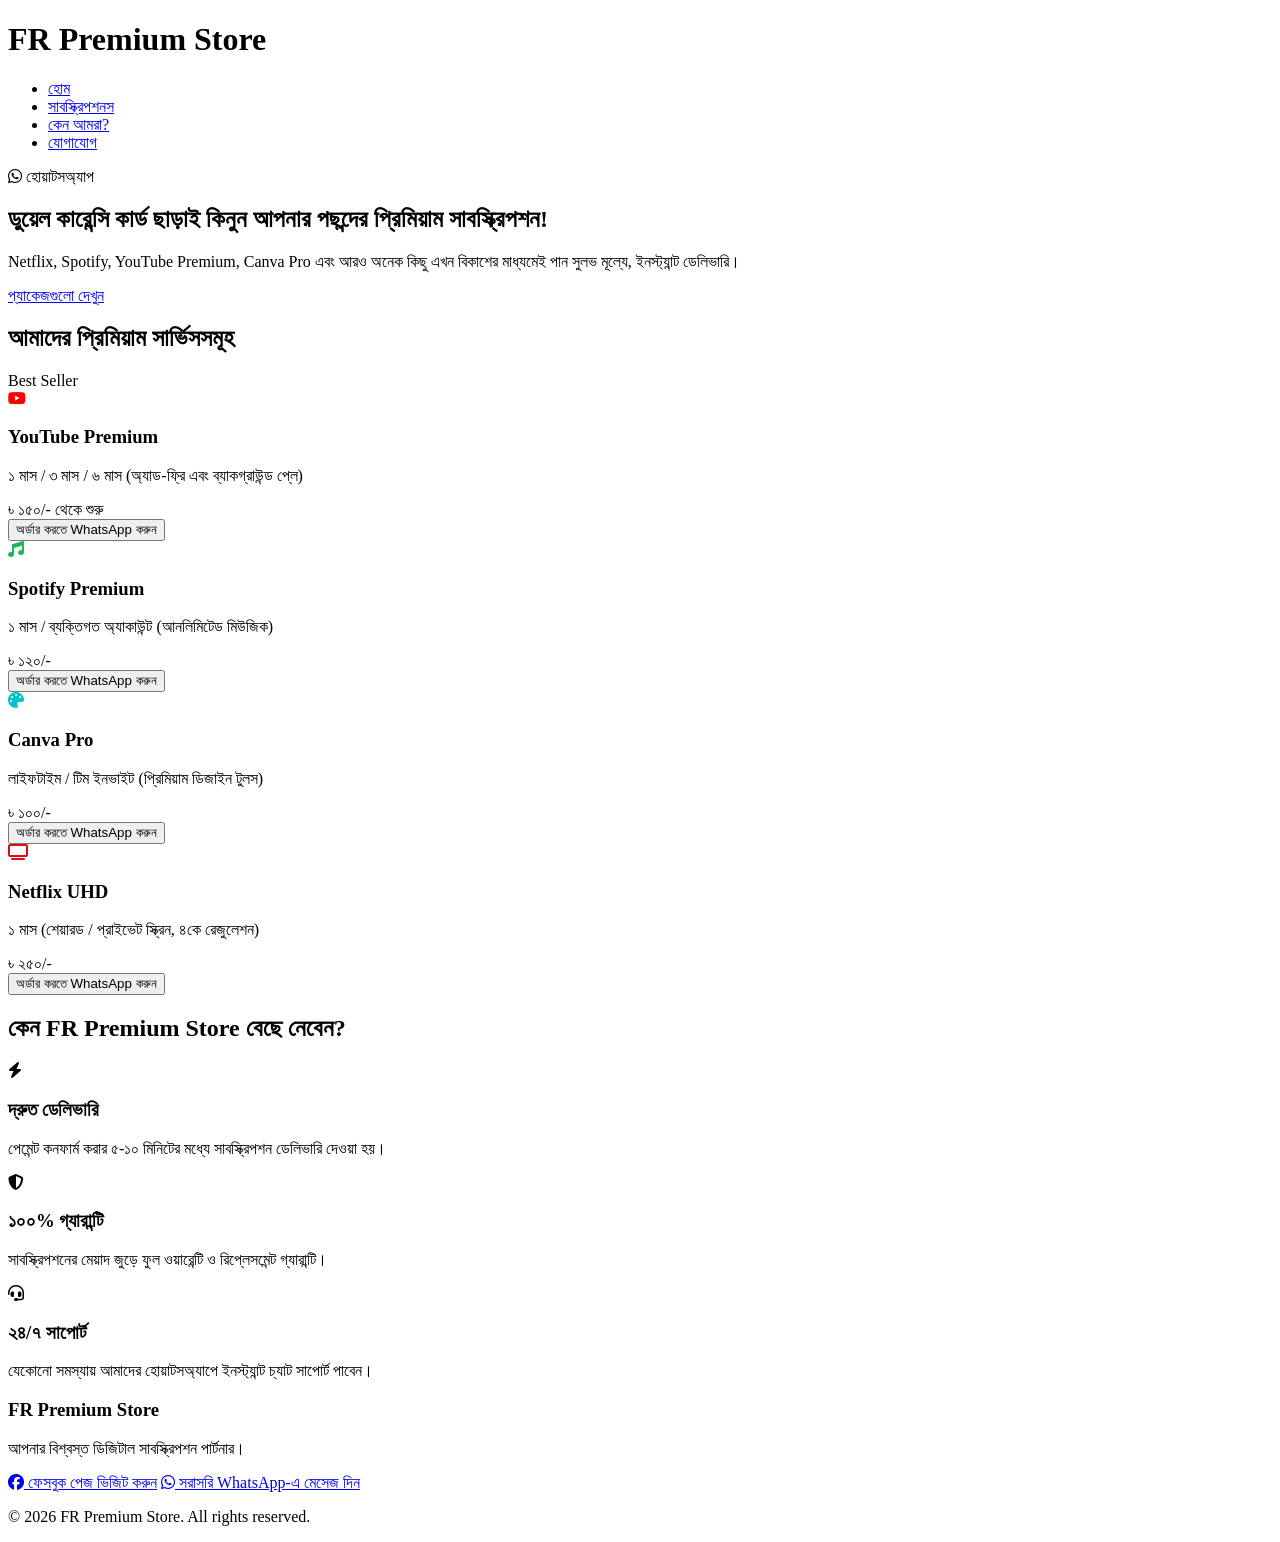
==== index.html @ c2a5f909 "Add initial index.html for FR Premium Store This HTML file contains the structure and content for th" ====
<!DOCTYPE html>
<html lang="bn">
<head>
    <meta charset="UTF-8">
    <meta name="viewport" content="width=device-width, initial-scale=1.0">
    <title>FR Premium Store - Get Your Favorite Premium Subscriptions</title>
    <!-- Google Fonts -->
    <link href="https://fonts.googleapis.com/css2?family=Poppins:wght@300;400;600;700&display=swap" rel="stylesheet">
    <!-- FontAwesome for Icons -->
    <link rel="stylesheet" href="https://cdnjs.cloudflare.com/ajax/libs/font-awesome/6.4.0/css/all.min.css">
    <link rel="stylesheet" href="style.css">
</head>
<body>

    <!-- Header Section -->
    <header>
        <div class="logo">
            <h1>FR Premium <span>Store</span></h1>
        </div>
        <nav>
            <ul>
                <li><a href="#home">হোম</a></li>
                <li><a href="#products">সাবস্ক্রিপশনস</a></li>
                <li><a href="#why-us">কেন আমরা?</a></li>
                <li><a href="#contact">যোগাযোগ</a></li>
            </ul>
        </nav>
        <div class="cart-btn" onclick="openWhatsApp('General Inquiry')">
            <i class="fa-brands fa-whatsapp"></i> হোয়াটসঅ্যাপ
        </div>
    </header>

    <!-- Hero Section -->
    <section id="home" class="hero">
        <div class="hero-content">
            <h2>ডুয়েল কারেন্সি কার্ড ছাড়াই কিনুন আপনার পছন্দের প্রিমিয়াম সাবস্ক্রিপশন!</h2>
            <p>Netflix, Spotify, YouTube Premium, Canva Pro এবং আরও অনেক কিছু এখন বিকাশের মাধ্যমেই পান সুলভ মূল্যে, ইনস্ট্যান্ট ডেলিভারি।</p>
            <a href="#products" class="btn">প্যাকেজগুলো দেখুন</a>
        </div>
    </section>

    <!-- Products Section -->
    <section id="products" class="products-section">
        <h2>আমাদের প্রিমিয়াম সার্ভিসসমূহ</h2>
        <div class="product-grid">
            
            <!-- Product 1 -->
            <div class="product-card">
                <div class="badge">Best Seller</div>
                <i class="fa-brands fa-youtube product-icon" style="color: #ff0000;"></i>
                <h3>YouTube Premium</h3>
                <p>১ মাস / ৩ মাস / ৬ মাস (অ্যাড-ফ্রি এবং ব্যাকগ্রাউন্ড প্লে)</p>
                <div class="price">৳ ১৫০/- থেকে শুরু</div>
                <button class="buy-btn" onclick="openWhatsApp('YouTube Premium')">অর্ডার করতে WhatsApp করুন</button>
            </div>

            <!-- Product 2 -->
            <div class="product-card">
                <i class="fa-solid fa-music product-icon" style="color: #1db954;"></i>
                <h3>Spotify Premium</h3>
                <p>১ মাস / ব্যক্তিগত অ্যাকাউন্ট (আনলিমিটেড মিউজিক)</p>
                <div class="price">৳ ১২০/-</div>
                <button class="buy-btn" onclick="openWhatsApp('Spotify Premium')">অর্ডার করতে WhatsApp করুন</button>
            </div>

            <!-- Product 3 -->
            <div class="product-card">
                <i class="fa-solid fa-palette product-icon" style="color: #00c4cc;"></i>
                <h3>Canva Pro</h3>
                <p>লাইফটাইম / টিম ইনভাইট (প্রিমিয়াম ডিজাইন টুলস)</p>
                <div class="price">৳ ১০০/-</div>
                <button class="buy-btn" onclick="openWhatsApp('Canva Pro')">অর্ডার করতে WhatsApp করুন</button>
            </div>

            <!-- Product 4 -->
            <div class="product-card">
                <i class="fa-solid fa-tv product-icon" style="color: #e50914;"></i>
                <h3>Netflix UHD</h3>
                <p>১ মাস (শেয়ারড / প্রাইভেট স্ক্রিন, ৪কে রেজুলেশন)</p>
                <div class="price">৳ ২৫০/-</div>
                <button class="buy-btn" onclick="openWhatsApp('Netflix UHD')">অর্ডার করতে WhatsApp করুন</button>
            </div>

        </div>
    </section>

    <!-- Why Choose Us -->
    <section id="why-us" class="why-us">
        <h2>কেন FR Premium Store বেছে নেবেন?</h2>
        <div class="features">
            <div class="feature-box">
                <i class="fa-solid fa-bolt"></i>
                <h3>দ্রুত ডেলিভারি</h3>
                <p>পেমেন্ট কনফার্ম করার ৫-১০ মিনিটের মধ্যে সাবস্ক্রিপশন ডেলিভারি দেওয়া হয়।</p>
            </div>
            <div class="feature-box">
                <i class="fa-solid fa-shield-halved"></i>
                <h3>১০০% গ্যারান্টি</h3>
                <p>সাবস্ক্রিপশনের মেয়াদ জুড়ে ফুল ওয়ারেন্টি ও রিপ্লেসমেন্ট গ্যারান্টি।</p>
            </div>
            <div class="feature-box">
                <i class="fa-solid fa-headset"></i>
                <h3>২৪/৭ সাপোর্ট</h3>
                <p>যেকোনো সমস্যায় আমাদের হোয়াটসঅ্যাপে ইনস্ট্যান্ট চ্যাট সাপোর্ট পাবেন।</p>
            </div>
        </div>
    </section>

    <!-- Footer -->
    <footer id="contact">
        <div class="footer-content">
            <h3>FR Premium Store</h3>
            <p>আপনার বিশ্বস্ত ডিজিটাল সাবস্ক্রিপশন পার্টনার।</p>
            <div class="social-links">
                <a href="https://facebook.com" target="_blank"><i class="fa-brands fa-facebook"></i> ফেসবুক পেজ ভিজিট করুন</a>
                <a href="https://wa.me/8801929138625" target="_blank"><i class="fa-brands fa-whatsapp"></i> সরাসরি WhatsApp-এ মেসেজ দিন</a>
            </div>
            <p class="copy">&copy; 2026 FR Premium Store. All rights reserved.</p>
        </div>
    </footer>

    <script src="script.js"></script>
</body>
      </html>
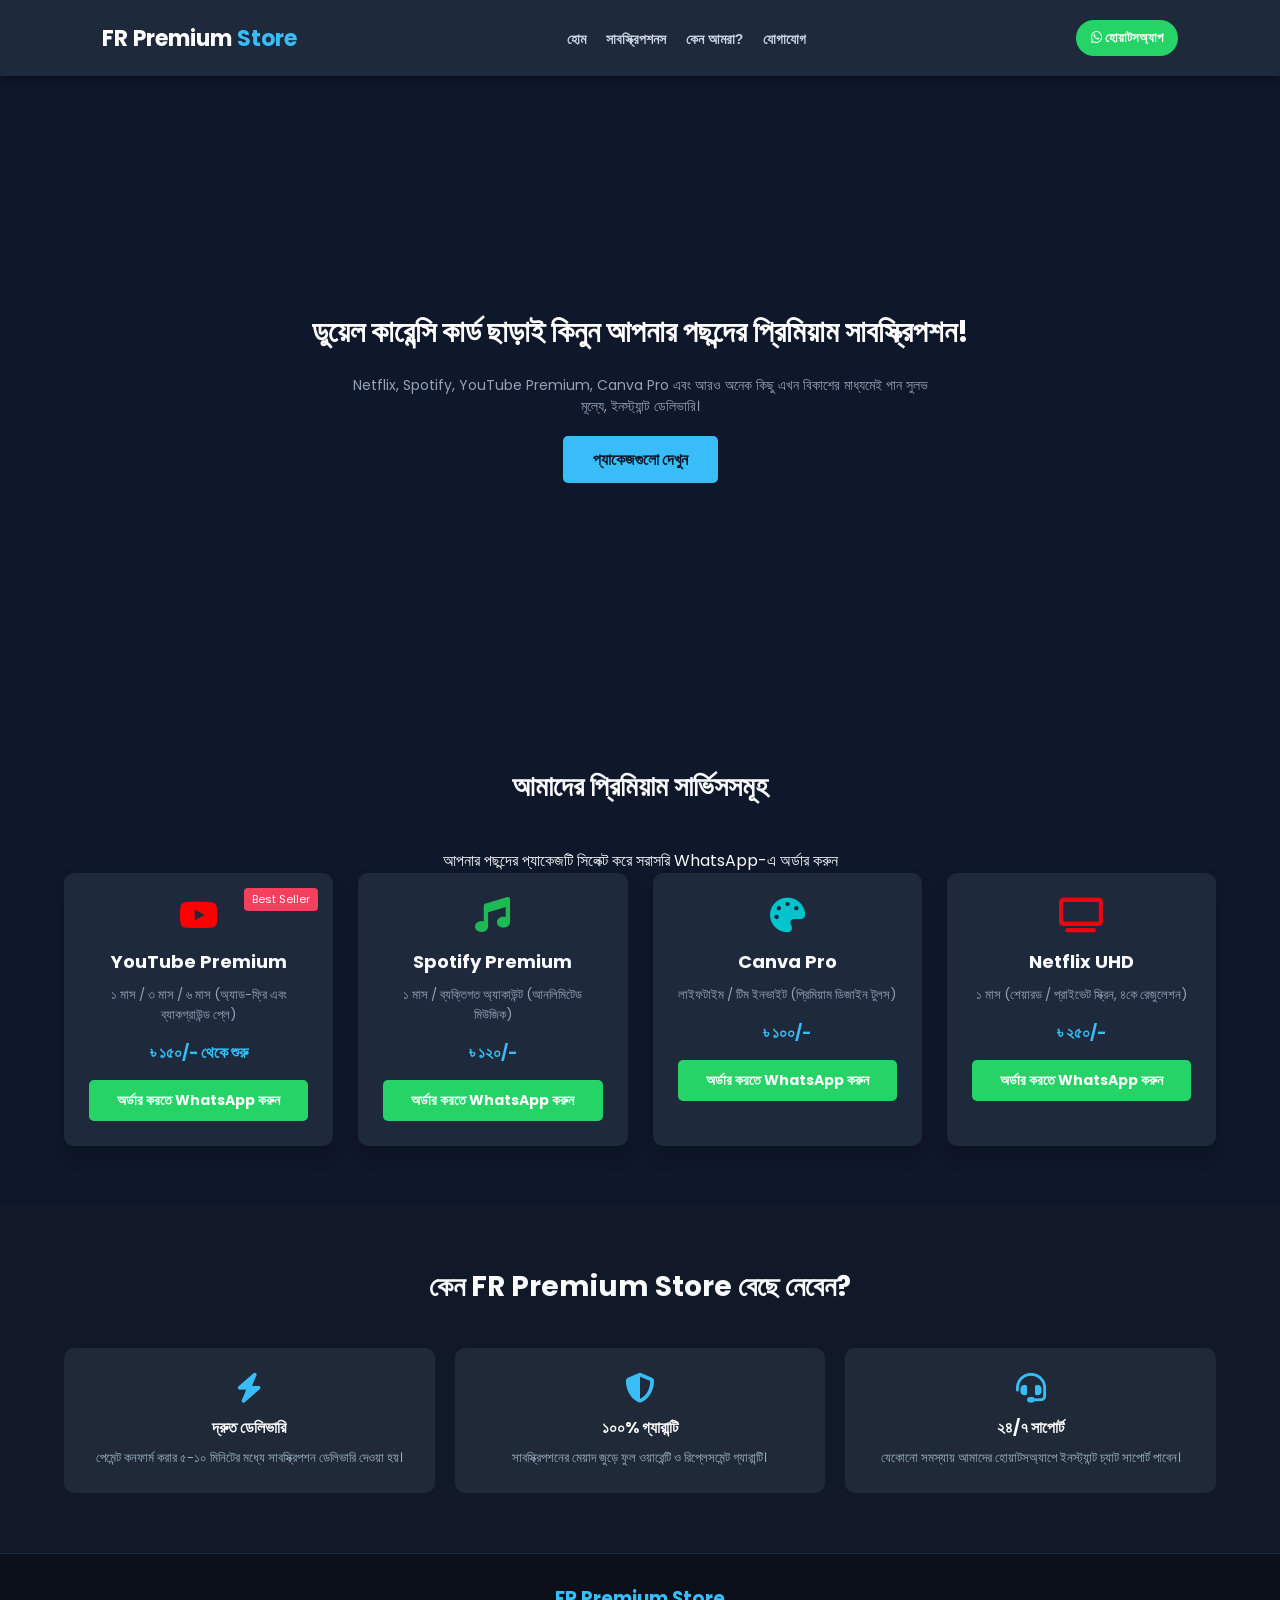
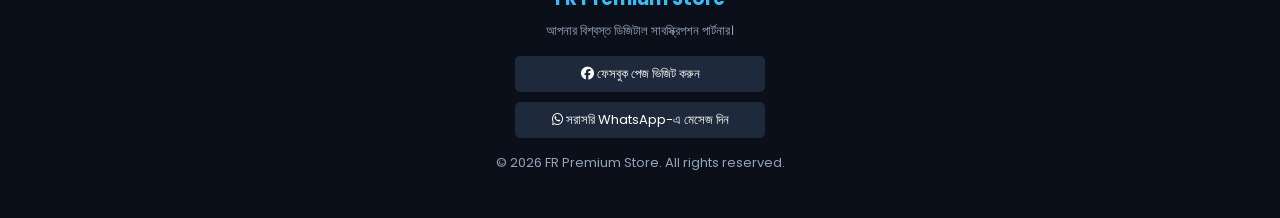
==== commit 1d8eebd7: "Enhance product details with pricing in buttons Updated product descriptions and button actions to i" ====
--- a/index.html
+++ b/index.html
@@ -42,43 +42,44 @@
     <!-- Products Section -->
     <section id="products" class="products-section">
         <h2>আমাদের প্রিমিয়াম সার্ভিসসমূহ</h2>
+        <p class="section-subtitle">আপনার পছন্দের প্যাকেজটি সিলেক্ট করে সরাসরি WhatsApp-এ অর্ডার করুন</p>
         <div class="product-grid">
             
-            <!-- Product 1 -->
+            <!-- Product 1: YouTube Premium -->
             <div class="product-card">
                 <div class="badge">Best Seller</div>
                 <i class="fa-brands fa-youtube product-icon" style="color: #ff0000;"></i>
                 <h3>YouTube Premium</h3>
                 <p>১ মাস / ৩ মাস / ৬ মাস (অ্যাড-ফ্রি এবং ব্যাকগ্রাউন্ড প্লে)</p>
                 <div class="price">৳ ১৫০/- থেকে শুরু</div>
-                <button class="buy-btn" onclick="openWhatsApp('YouTube Premium')">অর্ডার করতে WhatsApp করুন</button>
+                <button class="buy-btn" onclick="openWhatsApp('YouTube Premium (৳ ১৫০/-)')">অর্ডার করতে WhatsApp করুন</button>
             </div>
 
-            <!-- Product 2 -->
+            <!-- Product 2: Spotify Premium -->
             <div class="product-card">
                 <i class="fa-solid fa-music product-icon" style="color: #1db954;"></i>
                 <h3>Spotify Premium</h3>
                 <p>১ মাস / ব্যক্তিগত অ্যাকাউন্ট (আনলিমিটেড মিউজিক)</p>
                 <div class="price">৳ ১২০/-</div>
-                <button class="buy-btn" onclick="openWhatsApp('Spotify Premium')">অর্ডার করতে WhatsApp করুন</button>
+                <button class="buy-btn" onclick="openWhatsApp('Spotify Premium (৳ ১২০/-)')">অর্ডার করতে WhatsApp করুন</button>
             </div>
 
-            <!-- Product 3 -->
+            <!-- Product 3: Canva Pro -->
             <div class="product-card">
                 <i class="fa-solid fa-palette product-icon" style="color: #00c4cc;"></i>
                 <h3>Canva Pro</h3>
                 <p>লাইফটাইম / টিম ইনভাইট (প্রিমিয়াম ডিজাইন টুলস)</p>
                 <div class="price">৳ ১০০/-</div>
-                <button class="buy-btn" onclick="openWhatsApp('Canva Pro')">অর্ডার করতে WhatsApp করুন</button>
+                <button class="buy-btn" onclick="openWhatsApp('Canva Pro (৳ ১০০/-)')">অর্ডার করতে WhatsApp করুন</button>
             </div>
 
-            <!-- Product 4 -->
+            <!-- Product 4: Netflix UHD -->
             <div class="product-card">
                 <i class="fa-solid fa-tv product-icon" style="color: #e50914;"></i>
                 <h3>Netflix UHD</h3>
                 <p>১ মাস (শেয়ারড / প্রাইভেট স্ক্রিন, ৪কে রেজুলেশন)</p>
                 <div class="price">৳ ২৫০/-</div>
-                <button class="buy-btn" onclick="openWhatsApp('Netflix UHD')">অর্ডার করতে WhatsApp করুন</button>
+                <button class="buy-btn" onclick="openWhatsApp('Netflix UHD (৳ ২৫০/-)')">অর্ডার করতে WhatsApp করুন</button>
             </div>
 
         </div>
@@ -121,4 +122,4 @@
 
     <script src="script.js"></script>
 </body>
-      </html>
+</html>
--- a/style.css
+++ b/style.css
@@ -0,0 +1,252 @@
+* {
+    margin: 0;
+    padding: 0;
+    box-sizing: border-box;
+    font-family: 'Poppins', sans-serif;
+    scroll-behavior: smooth;
+}
+
+body {
+    background-color: #0f172a;
+    color: #f8fafc;
+}
+
+header {
+    background: #1e293b;
+    display: flex;
+    justify-content: space-between;
+    align-items: center;
+    padding: 20px 8%;
+    position: sticky;
+    top: 0;
+    z-index: 100;
+    box-shadow: 0 4px 6px rgba(0,0,0,0.3);
+}
+
+.logo h1 {
+    font-size: 22px;
+    color: #ffffff;
+}
+
+.logo span {
+    color: #38bdf8;
+}
+
+nav ul {
+    list-style: none;
+    display: flex;
+    gap: 20px;
+}
+
+nav ul li a {
+    text-decoration: none;
+    color: #cbd5e1;
+    font-weight: 600;
+    font-size: 14px;
+    transition: 0.3s;
+}
+
+nav ul li a:hover {
+    color: #38bdf8;
+}
+
+.cart-btn {
+    background: #25d366;
+    color: #ffffff;
+    padding: 8px 15px;
+    border-radius: 20px;
+    font-weight: bold;
+    cursor: pointer;
+    font-size: 13px;
+}
+
+.hero {
+    height: 70vh;
+    background: linear-gradient(rgba(15, 23, 42, 0.8), rgba(15, 23, 42, 0.8)), url('https://images.unsplash.com/photo-1618005182384-a83a8bd57fbe?auto=format&fit=crop&w=1200&q=80');
+    background-size: cover;
+    background-position: center;
+    display: flex;
+    align-items: center;
+    justify-content: center;
+    text-align: center;
+    padding: 0 20px;
+}
+
+.hero-content h2 {
+    font-size: 30px;
+    margin-bottom: 20px;
+    color: #ffffff;
+}
+
+.hero-content p {
+    font-size: 14px;
+    color: #94a3b8;
+    margin-bottom: 30px;
+    max-width: 600px;
+    margin-left: auto;
+    margin-right: auto;
+}
+
+.btn {
+    background: #38bdf8;
+    color: #0f172a;
+    padding: 12px 30px;
+    border-radius: 5px;
+    text-decoration: none;
+    font-weight: bold;
+}
+
+.products-section {
+    padding: 60px 5%;
+    text-align: center;
+}
+
+.products-section h2 {
+    font-size: 28px;
+    margin-bottom: 40px;
+}
+
+.product-grid {
+    display: grid;
+    grid-template-columns: repeat(auto-fit, minmax(260px, 1fr));
+    gap: 25px;
+}
+
+.product-card {
+    background: #1e293b;
+    padding: 25px;
+    border-radius: 10px;
+    position: relative;
+    box-shadow: 0 10px 15px rgba(0,0,0,0.2);
+}
+
+.badge {
+    position: absolute;
+    top: 15px;
+    right: 15px;
+    background: #f43f5e;
+    color: white;
+    font-size: 11px;
+    padding: 3px 8px;
+    border-radius: 4px;
+}
+
+.product-icon {
+    font-size: 35px;
+    margin-bottom: 15px;
+}
+
+.product-card h3 {
+    font-size: 18px;
+    margin-bottom: 10px;
+}
+
+.product-card p {
+    color: #94a3b8;
+    font-size: 13px;
+    margin-bottom: 15px;
+}
+
+.price {
+    font-size: 16px;
+    font-weight: bold;
+    color: #38bdf8;
+    margin-bottom: 15px;
+}
+
+.buy-btn {
+    background: #25d366;
+    color: white;
+    border: none;
+    padding: 10px 15px;
+    border-radius: 5px;
+    cursor: pointer;
+    font-weight: bold;
+    width: 100%;
+    font-size: 14px;
+    transition: 0.3s;
+}
+
+.buy-btn:hover {
+    background: #1ebe5d;
+}
+
+.why-us {
+    background: #111827;
+    padding: 60px 5%;
+    text-align: center;
+}
+
+.why-us h2 {
+    font-size: 28px;
+    margin-bottom: 40px;
+}
+
+.features {
+    display: grid;
+    grid-template-columns: repeat(auto-fit, minmax(250px, 1fr));
+    gap: 20px;
+}
+
+.feature-box {
+    background: #1f2937;
+    padding: 25px;
+    border-radius: 10px;
+}
+
+.feature-box i {
+    font-size: 30px;
+    color: #38bdf8;
+    margin-bottom: 12px;
+}
+
+.feature-box h3 {
+    font-size: 16px;
+    margin-bottom: 8px;
+}
+
+.feature-box p {
+    color: #9bb0c1;
+    font-size: 13px;
+}
+
+footer {
+    background: #0b0f19;
+    padding: 30px 5%;
+    text-align: center;
+    border-top: 1px solid #1e293b;
+}
+
+.footer-content h3 {
+    margin-bottom: 8px;
+    color: #38bdf8;
+}
+
+.footer-content p {
+    color: #94a3b8;
+    margin-bottom: 15px;
+    font-size: 13px;
+}
+
+.social-links {
+    margin-bottom: 15px;
+    display: flex;
+    flex-direction: column;
+    gap: 10px;
+    align-items: center;
+}
+
+.social-links a {
+    color: white;
+    text-decoration: none;
+    background: #1e293b;
+    padding: 8px 15px;
+    border-radius: 5px;
+    font-size: 13px;
+    width: 250px;
+}
+
+.copy {
+    font-size: 11px;
+    color: #64748b;
+      }
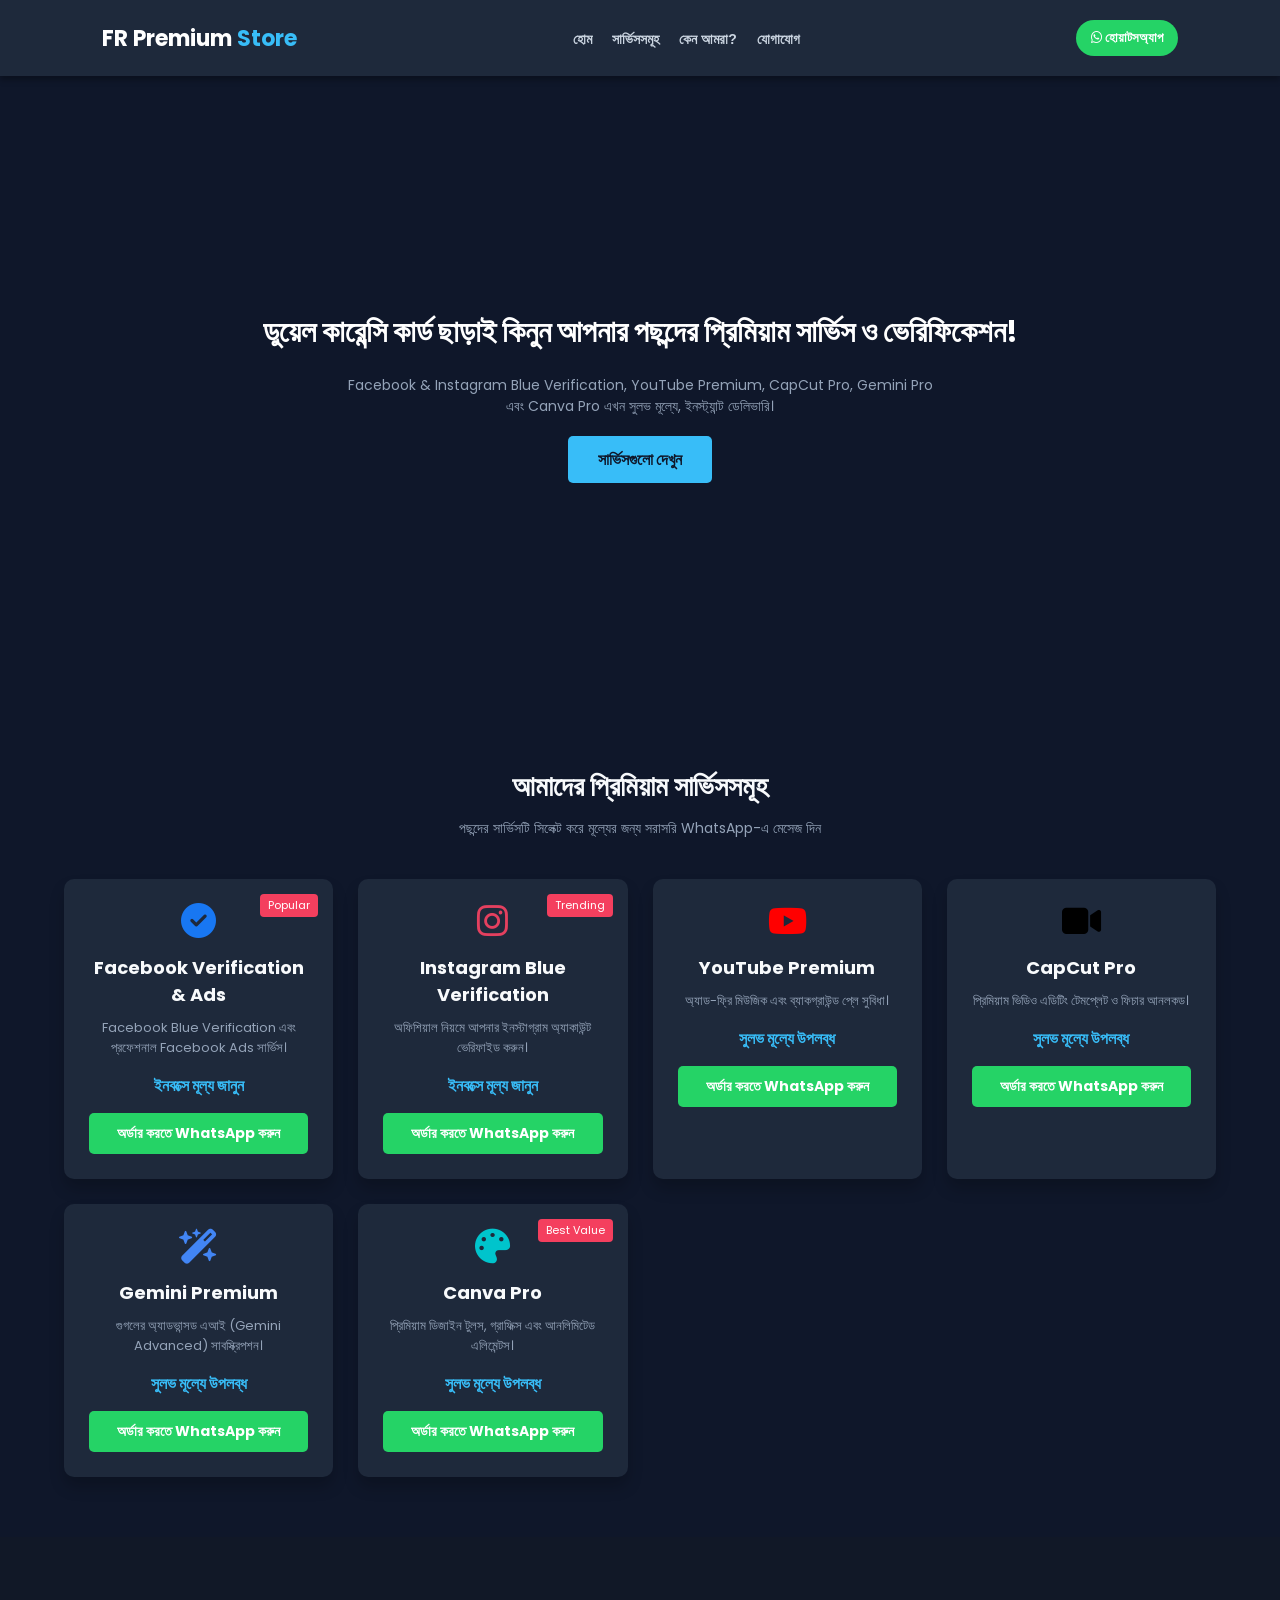
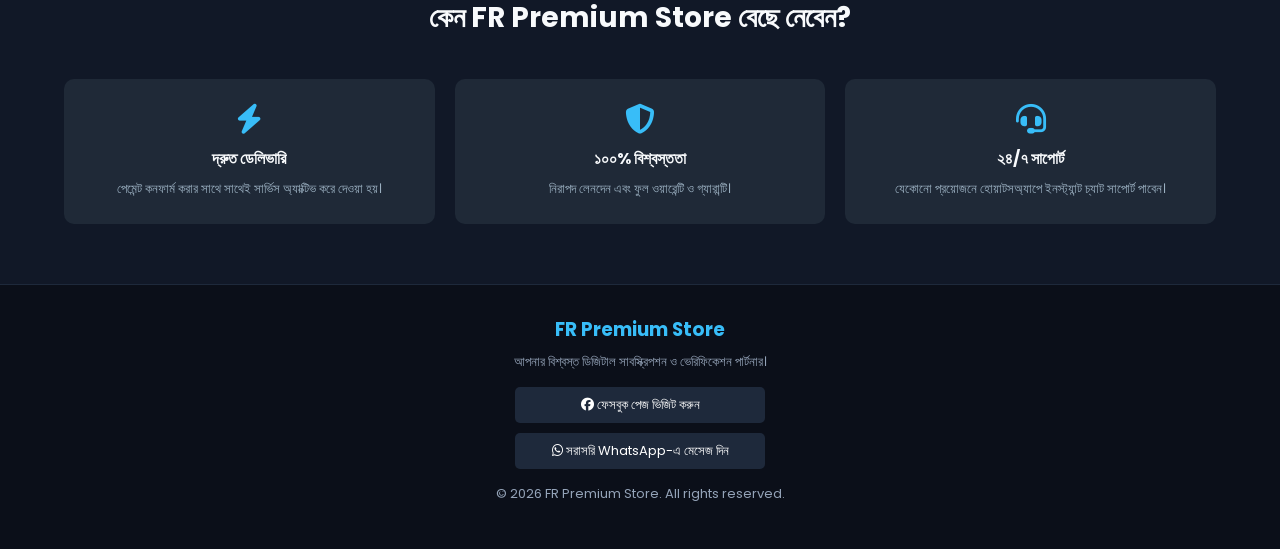
==== commit 709d1fa8: "Update subscription references to services" ====
--- a/index.html
+++ b/index.html
@@ -20,7 +20,7 @@
         <nav>
             <ul>
                 <li><a href="#home">হোম</a></li>
-                <li><a href="#products">সাবস্ক্রিপশনস</a></li>
+                <li><a href="#products">সার্ভিসসমূহ</a></li>
                 <li><a href="#why-us">কেন আমরা?</a></li>
                 <li><a href="#contact">যোগাযোগ</a></li>
             </ul>
@@ -33,53 +33,73 @@
     <!-- Hero Section -->
     <section id="home" class="hero">
         <div class="hero-content">
-            <h2>ডুয়েল কারেন্সি কার্ড ছাড়াই কিনুন আপনার পছন্দের প্রিমিয়াম সাবস্ক্রিপশন!</h2>
-            <p>Netflix, Spotify, YouTube Premium, Canva Pro এবং আরও অনেক কিছু এখন বিকাশের মাধ্যমেই পান সুলভ মূল্যে, ইনস্ট্যান্ট ডেলিভারি।</p>
-            <a href="#products" class="btn">প্যাকেজগুলো দেখুন</a>
+            <h2>ডুয়েল কারেন্সি কার্ড ছাড়াই কিনুন আপনার পছন্দের প্রিমিয়াম সার্ভিস ও ভেরিফিকেশন!</h2>
+            <p>Facebook & Instagram Blue Verification, YouTube Premium, CapCut Pro, Gemini Pro এবং Canva Pro এখন সুলভ মূল্যে, ইনস্ট্যান্ট ডেলিভারি।</p>
+            <a href="#products" class="btn">সার্ভিসগুলো দেখুন</a>
         </div>
     </section>
 
-    <!-- Products Section -->
+    <!-- Products/Services Section -->
     <section id="products" class="products-section">
         <h2>আমাদের প্রিমিয়াম সার্ভিসসমূহ</h2>
-        <p class="section-subtitle">আপনার পছন্দের প্যাকেজটি সিলেক্ট করে সরাসরি WhatsApp-এ অর্ডার করুন</p>
+        <p class="section-subtitle">পছন্দের সার্ভিসটি সিলেক্ট করে মূল্যের জন্য সরাসরি WhatsApp-এ মেসেজ দিন</p>
         <div class="product-grid">
             
-            <!-- Product 1: YouTube Premium -->
+            <!-- Service 1 -->
             <div class="product-card">
-                <div class="badge">Best Seller</div>
+                <div class="badge">Popular</div>
+                <i class="fa-solid fa-circle-check product-icon" style="color: #1877f2;"></i>
+                <h3>Facebook Verification & Ads</h3>
+                <p>Facebook Blue Verification এবং প্রফেশনাল Facebook Ads সার্ভিস।</p>
+                <div class="price">ইনবক্সে মূল্য জানুন</div>
+                <button class="buy-btn" onclick="openWhatsApp('Facebook Blue Verification & Ads Service')">অর্ডার করতে WhatsApp করুন</button>
+            </div>
+
+            <!-- Service 2 -->
+            <div class="product-card">
+                <div class="badge">Trending</div>
+                <i class="fa-brands fa-instagram product-icon" style="color: #e4405f;"></i>
+                <h3>Instagram Blue Verification</h3>
+                <p>অফিশিয়াল নিয়মে আপনার ইনস্টাগ্রাম অ্যাকাউন্ট ভেরিফাইড করুন।</p>
+                <div class="price">ইনবক্সে মূল্য জানুন</div>
+                <button class="buy-btn" onclick="openWhatsApp('Instagram Blue Verification Service')">অর্ডার করতে WhatsApp করুন</button>
+            </div>
+
+            <!-- Service 3 -->
+            <div class="product-card">
                 <i class="fa-brands fa-youtube product-icon" style="color: #ff0000;"></i>
                 <h3>YouTube Premium</h3>
-                <p>১ মাস / ৩ মাস / ৬ মাস (অ্যাড-ফ্রি এবং ব্যাকগ্রাউন্ড প্লে)</p>
-                <div class="price">৳ ১৫০/- থেকে শুরু</div>
-                <button class="buy-btn" onclick="openWhatsApp('YouTube Premium (৳ ১৫০/-)')">অর্ডার করতে WhatsApp করুন</button>
+                <p>অ্যাড-ফ্রি মিউজিক এবং ব্যাকগ্রাউন্ড প্লে সুবিধা।</p>
+                <div class="price">সুলভ মূল্যে উপলব্ধ</div>
+                <button class="buy-btn" onclick="openWhatsApp('YouTube Premium Service')">অর্ডার করতে WhatsApp করুন</button>
             </div>
 
-            <!-- Product 2: Spotify Premium -->
+            <!-- Service 4 -->
             <div class="product-card">
-                <i class="fa-solid fa-music product-icon" style="color: #1db954;"></i>
-                <h3>Spotify Premium</h3>
-                <p>১ মাস / ব্যক্তিগত অ্যাকাউন্ট (আনলিমিটেড মিউজিক)</p>
-                <div class="price">৳ ১২০/-</div>
-                <button class="buy-btn" onclick="openWhatsApp('Spotify Premium (৳ ১২০/-)')">অর্ডার করতে WhatsApp করুন</button>
+                <i class="fa-solid fa-video product-icon" style="color: #000000;"></i>
+                <h3>CapCut Pro</h3>
+                <p>প্রিমিয়াম ভিডিও এডিটিং টেমপ্লেট ও ফিচার আনলকড।</p>
+                <div class="price">সুলভ মূল্যে উপলব্ধ</div>
+                <button class="buy-btn" onclick="openWhatsApp('CapCut Pro Service')">অর্ডার করতে WhatsApp করুন</button>
             </div>
 
-            <!-- Product 3: Canva Pro -->
+            <!-- Service 5 -->
             <div class="product-card">
+                <i class="fa-solid fa-wand-magic-sparkles product-icon" style="color: #4285f4;"></i>
+                <h3>Gemini Premium</h3>
+                <p>গুগলের অ্যাডভান্সড এআই (Gemini Advanced) সাবস্ক্রিপশন।</p>
+                <div class="price">সুলভ মূল্যে উপলব্ধ</div>
+                <button class="buy-btn" onclick="openWhatsApp('Gemini Premium Service')">অর্ডার করতে WhatsApp করুন</button>
+            </div>
+
+            <!-- Service 6 -->
+            <div class="product-card">
+                <div class="badge">Best Value</div>
                 <i class="fa-solid fa-palette product-icon" style="color: #00c4cc;"></i>
                 <h3>Canva Pro</h3>
-                <p>লাইফটাইম / টিম ইনভাইট (প্রিমিয়াম ডিজাইন টুলস)</p>
-                <div class="price">৳ ১০০/-</div>
-                <button class="buy-btn" onclick="openWhatsApp('Canva Pro (৳ ১০০/-)')">অর্ডার করতে WhatsApp করুন</button>
-            </div>
-
-            <!-- Product 4: Netflix UHD -->
-            <div class="product-card">
-                <i class="fa-solid fa-tv product-icon" style="color: #e50914;"></i>
-                <h3>Netflix UHD</h3>
-                <p>১ মাস (শেয়ারড / প্রাইভেট স্ক্রিন, ৪কে রেজুলেশন)</p>
-                <div class="price">৳ ২৫০/-</div>
-                <button class="buy-btn" onclick="openWhatsApp('Netflix UHD (৳ ২৫০/-)')">অর্ডার করতে WhatsApp করুন</button>
+                <p>প্রিমিয়াম ডিজাইন টুলস, গ্রাফিক্স এবং আনলিমিটেড এলিমেন্টস।</p>
+                <div class="price">সুলভ মূল্যে উপলব্ধ</div>
+                <button class="buy-btn" onclick="openWhatsApp('Canva Pro Service')">অর্ডার করতে WhatsApp করুন</button>
             </div>
 
         </div>
@@ -92,17 +112,17 @@
             <div class="feature-box">
                 <i class="fa-solid fa-bolt"></i>
                 <h3>দ্রুত ডেলিভারি</h3>
-                <p>পেমেন্ট কনফার্ম করার ৫-১০ মিনিটের মধ্যে সাবস্ক্রিপশন ডেলিভারি দেওয়া হয়।</p>
+                <p>পেমেন্ট কনফার্ম করার সাথে সাথেই সার্ভিস অ্যাক্টিভ করে দেওয়া হয়।</p>
             </div>
             <div class="feature-box">
                 <i class="fa-solid fa-shield-halved"></i>
-                <h3>১০০% গ্যারান্টি</h3>
-                <p>সাবস্ক্রিপশনের মেয়াদ জুড়ে ফুল ওয়ারেন্টি ও রিপ্লেসমেন্ট গ্যারান্টি।</p>
+                <h3>১০০% বিশ্বস্ততা</h3>
+                <p>নিরাপদ লেনদেন এবং ফুল ওয়ারেন্টি ও গ্যারান্টি।</p>
             </div>
             <div class="feature-box">
                 <i class="fa-solid fa-headset"></i>
                 <h3>২৪/৭ সাপোর্ট</h3>
-                <p>যেকোনো সমস্যায় আমাদের হোয়াটসঅ্যাপে ইনস্ট্যান্ট চ্যাট সাপোর্ট পাবেন।</p>
+                <p>যেকোনো প্রয়োজনে হোয়াটসঅ্যাপে ইনস্ট্যান্ট চ্যাট সাপোর্ট পাবেন।</p>
             </div>
         </div>
     </section>
@@ -111,7 +131,7 @@
     <footer id="contact">
         <div class="footer-content">
             <h3>FR Premium Store</h3>
-            <p>আপনার বিশ্বস্ত ডিজিটাল সাবস্ক্রিপশন পার্টনার।</p>
+            <p>আপনার বিশ্বস্ত ডিজিটাল সাবস্ক্রিপশন ও ভেরিফিকেশন পার্টনার।</p>
             <div class="social-links">
                 <a href="https://facebook.com" target="_blank"><i class="fa-brands fa-facebook"></i> ফেসবুক পেজ ভিজিট করুন</a>
                 <a href="https://wa.me/8801929138625" target="_blank"><i class="fa-brands fa-whatsapp"></i> সরাসরি WhatsApp-এ মেসেজ দিন</a>
--- a/style.css
+++ b/style.css
@@ -103,6 +103,12 @@
 
 .products-section h2 {
     font-size: 28px;
+    margin-bottom: 10px;
+}
+
+.section-subtitle {
+    color: #94a3b8;
+    font-size: 14px;
     margin-bottom: 40px;
 }
 
@@ -118,6 +124,11 @@
     border-radius: 10px;
     position: relative;
     box-shadow: 0 10px 15px rgba(0,0,0,0.2);
+    transition: 0.3s;
+}
+
+.product-card:hover {
+    transform: translateY(-5px);
 }
 
 .badge {
@@ -249,4 +260,4 @@
 .copy {
     font-size: 11px;
     color: #64748b;
-      }
+    }
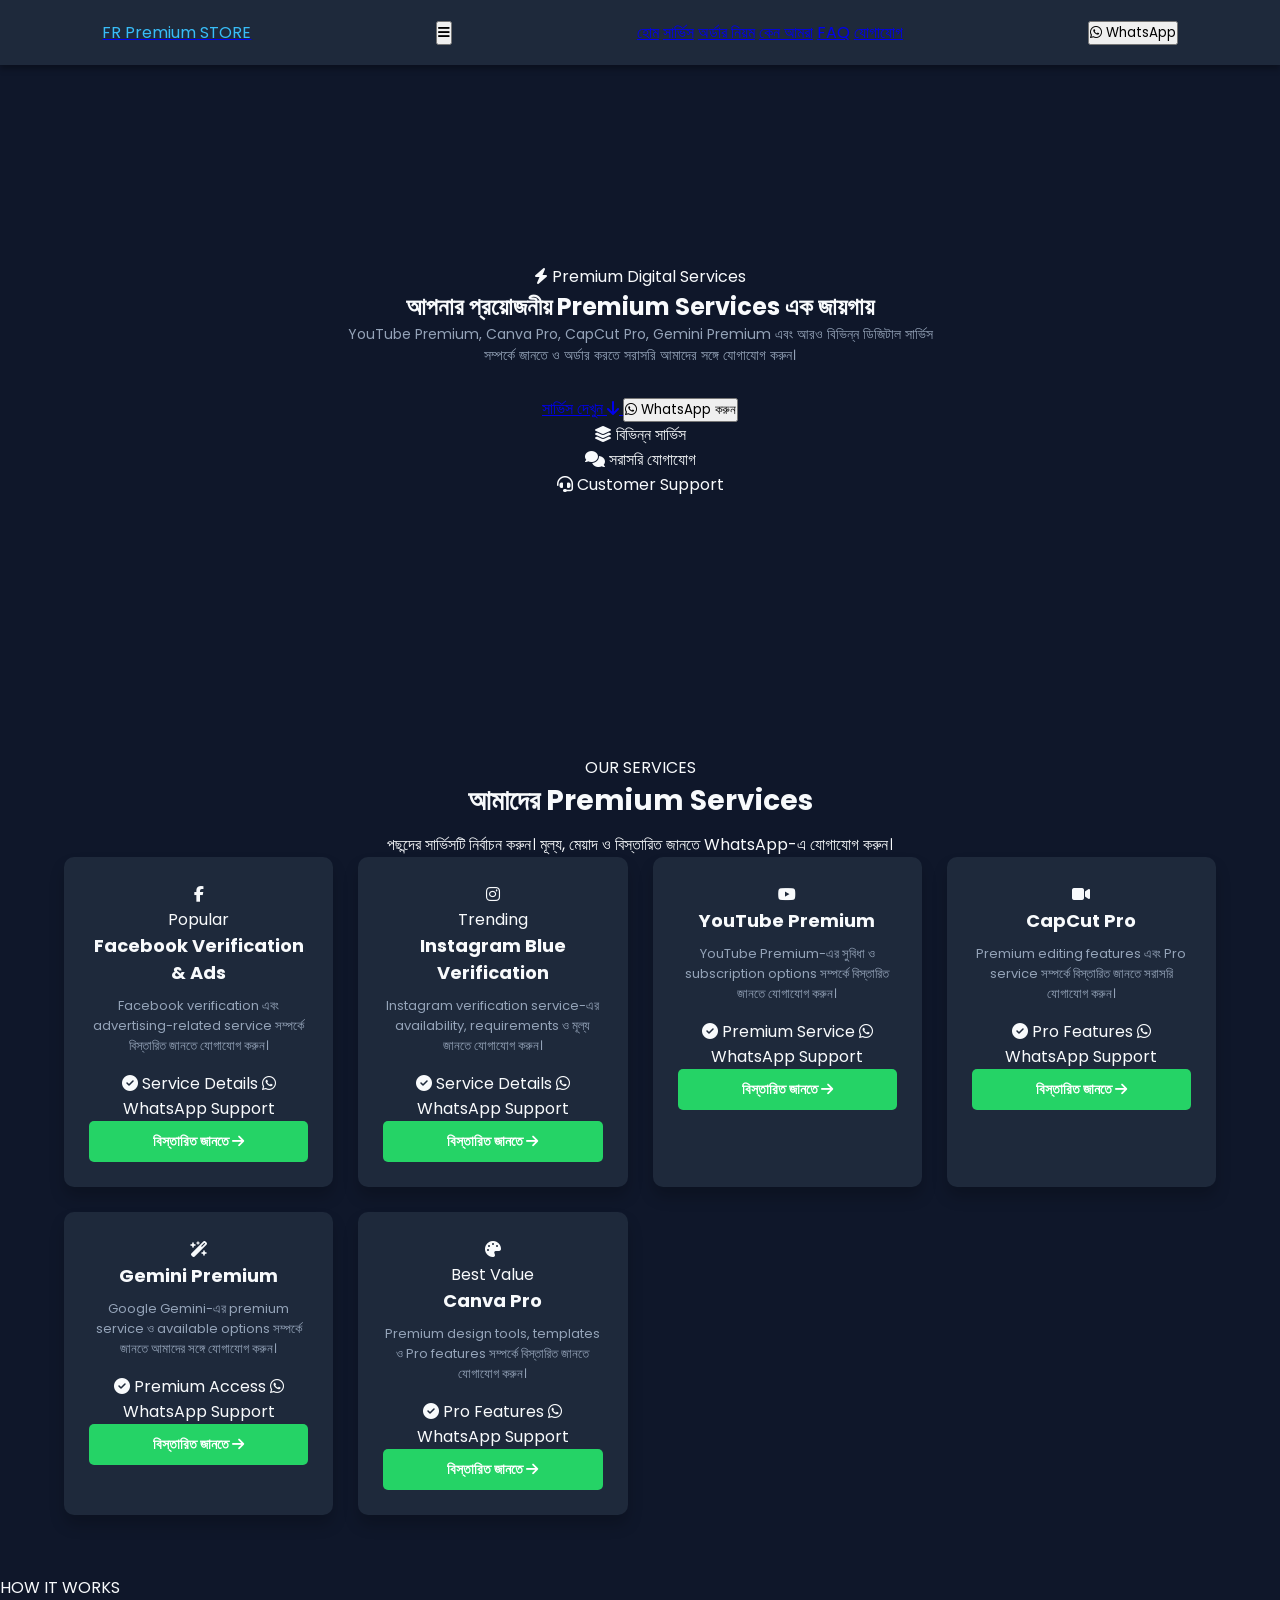
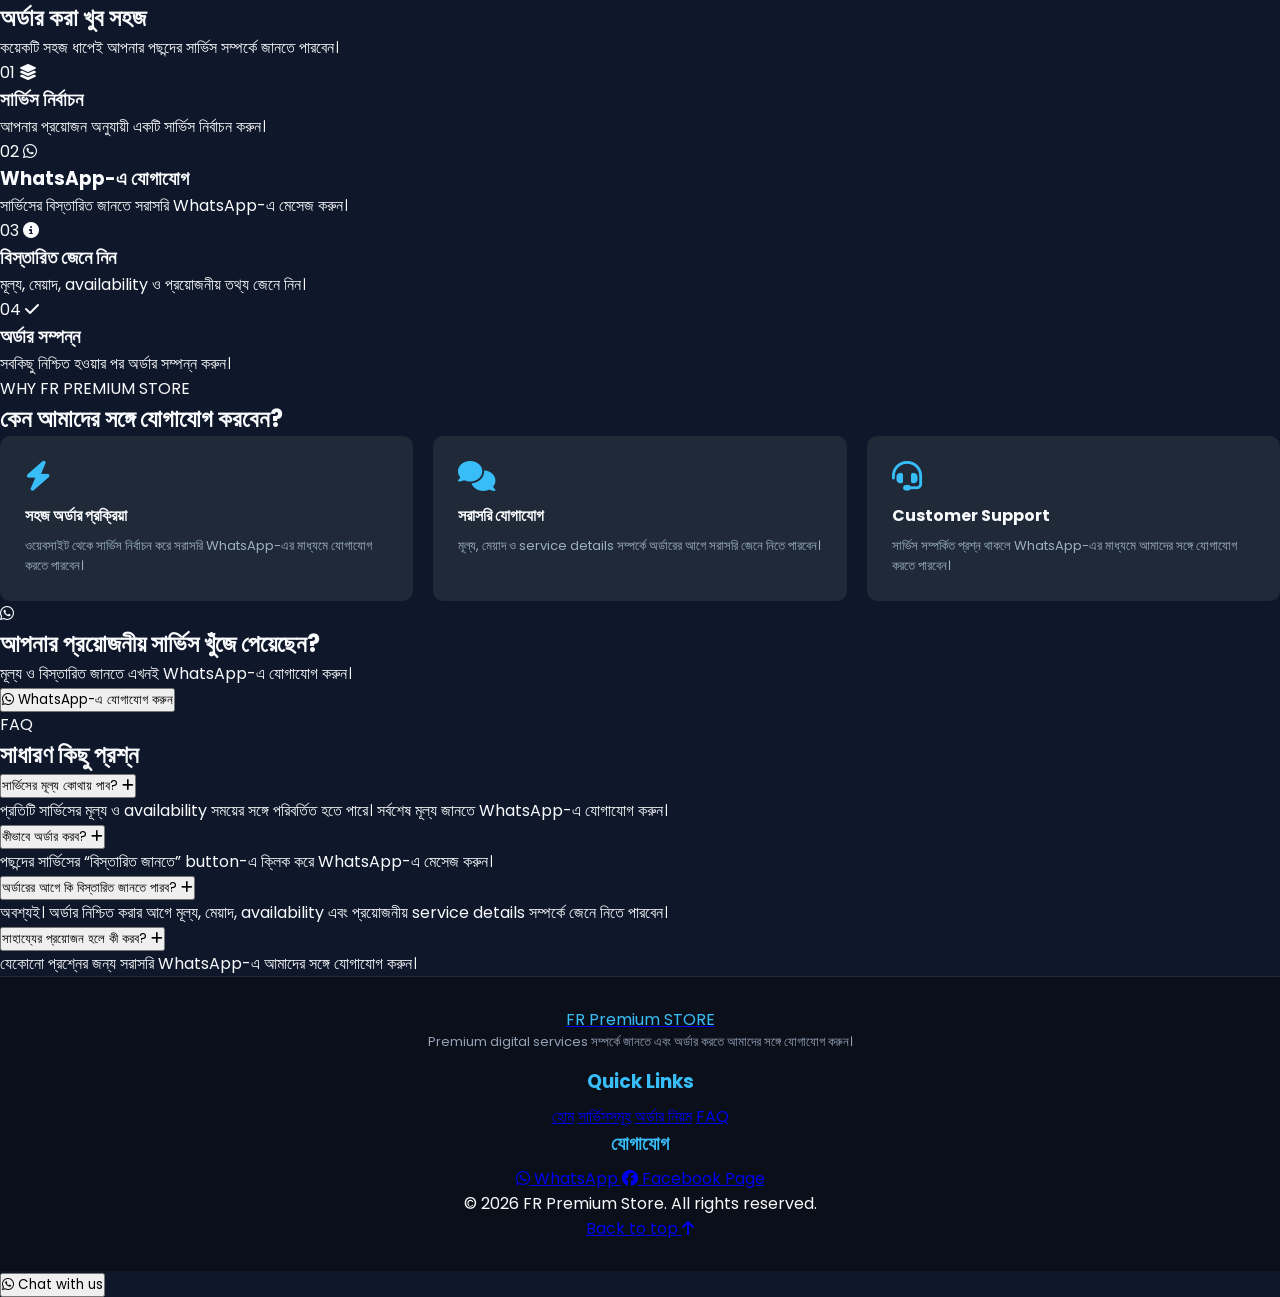
==== commit fc211e0b: "Update print statement from 'Hello' to 'Goodbye'" ====
--- a/index.html
+++ b/index.html
@@ -2,144 +2,903 @@
 <html lang="bn">
 <head>
     <meta charset="UTF-8">
+
     <meta name="viewport" content="width=device-width, initial-scale=1.0">
-    <title>FR Premium Store - Get Your Favorite Premium Subscriptions</title>
-    <!-- Google Fonts -->
-    <link href="https://fonts.googleapis.com/css2?family=Poppins:wght@300;400;600;700&display=swap" rel="stylesheet">
-    <!-- FontAwesome for Icons -->
-    <link rel="stylesheet" href="https://cdnjs.cloudflare.com/ajax/libs/font-awesome/6.4.0/css/all.min.css">
+
+    <title>FR Premium Store | Premium Digital Services</title>
+
+    <meta name="description"
+          content="FR Premium Store থেকে বিভিন্ন premium digital services সম্পর্কে জানুন এবং WhatsApp-এর মাধ্যমে সহজে যোগাযোগ করুন।">
+
+    <meta name="keywords"
+          content="FR Premium Store, Premium Services, YouTube Premium, Canva Pro, CapCut Pro, Gemini Premium, Facebook Verification, Instagram Verification">
+
+    <meta name="theme-color" content="#08111f">
+
+    <!-- Open Graph -->
+    <meta property="og:title" content="FR Premium Store">
+    <meta property="og:description"
+          content="আপনার প্রয়োজনীয় Premium Digital Services এক জায়গায়।">
+    <meta property="og:type" content="website">
+
+    <!-- Google Font -->
+    <link rel="preconnect" href="https://fonts.googleapis.com">
+    <link rel="preconnect" href="https://fonts.gstatic.com" crossorigin>
+
+    <link href="https://fonts.googleapis.com/css2?family=Poppins:wght@300;400;500;600;700;800&display=swap"
+          rel="stylesheet">
+
+    <!-- Font Awesome -->
+    <link rel="stylesheet"
+          href="https://cdnjs.cloudflare.com/ajax/libs/font-awesome/6.5.2/css/all.min.css">
+
+    <!-- Main CSS -->
     <link rel="stylesheet" href="style.css">
 </head>
+
 <body>
 
-    <!-- Header Section -->
-    <header>
-        <div class="logo">
-            <h1>FR Premium <span>Store</span></h1>
+    <!-- ================= HEADER ================= -->
+
+    <header class="header">
+
+        <a href="#home" class="logo">
+            <span class="logo-main">FR Premium</span>
+            <span class="logo-sub">STORE</span>
+        </a>
+
+        <button
+            class="menu-toggle"
+            id="menuToggle"
+            type="button"
+            aria-label="মেনু খুলুন"
+            aria-expanded="false">
+
+            <i class="fa-solid fa-bars"></i>
+
+        </button>
+
+        <nav class="nav" id="mainNav">
+
+            <a href="#home">হোম</a>
+            <a href="#products">সার্ভিস</a>
+            <a href="#how-to-order">অর্ডার নিয়ম</a>
+            <a href="#why-us">কেন আমরা</a>
+            <a href="#faq">FAQ</a>
+            <a href="#contact">যোগাযোগ</a>
+
+        </nav>
+
+        <button
+            class="header-whatsapp"
+            type="button"
+            onclick="openWhatsApp('General Inquiry')">
+
+            <i class="fa-brands fa-whatsapp"></i>
+            WhatsApp
+
+        </button>
+
+    </header>
+
+
+    <!-- ================= MAIN ================= -->
+
+    <main>
+
+        <!-- HERO -->
+
+        <section id="home" class="hero">
+
+            <div class="hero-overlay"></div>
+
+            <div class="hero-content">
+
+                <div class="hero-badge">
+
+                    <i class="fa-solid fa-bolt"></i>
+
+                    Premium Digital Services
+
+                </div>
+
+                <h1>
+
+                    আপনার প্রয়োজনীয়
+
+                    <span>Premium Services</span>
+
+                    এক জায়গায়
+
+                </h1>
+
+                <p>
+                    YouTube Premium, Canva Pro, CapCut Pro,
+                    Gemini Premium এবং আরও বিভিন্ন ডিজিটাল সার্ভিস
+                    সম্পর্কে জানতে ও অর্ডার করতে সরাসরি আমাদের সঙ্গে যোগাযোগ করুন।
+                </p>
+
+                <div class="hero-buttons">
+
+                    <a href="#products" class="primary-btn">
+
+                        সার্ভিস দেখুন
+
+                        <i class="fa-solid fa-arrow-down"></i>
+
+                    </a>
+
+                    <button
+                        class="secondary-btn"
+                        type="button"
+                        onclick="openWhatsApp('General Inquiry')">
+
+                        <i class="fa-brands fa-whatsapp"></i>
+
+                        WhatsApp করুন
+
+                    </button>
+
+                </div>
+
+                <div class="hero-trust">
+
+                    <div>
+                        <i class="fa-solid fa-layer-group"></i>
+                        <span>বিভিন্ন সার্ভিস</span>
+                    </div>
+
+                    <div>
+                        <i class="fa-solid fa-comments"></i>
+                        <span>সরাসরি যোগাযোগ</span>
+                    </div>
+
+                    <div>
+                        <i class="fa-solid fa-headset"></i>
+                        <span>Customer Support</span>
+                    </div>
+
+                </div>
+
+            </div>
+
+        </section>
+
+
+        <!-- ================= SERVICES ================= -->
+
+        <section id="products" class="products-section">
+
+            <div class="section-heading">
+
+                <span class="section-label">
+                    OUR SERVICES
+                </span>
+
+                <h2>
+                    আমাদের
+                    <span>Premium Services</span>
+                </h2>
+
+                <p>
+                    পছন্দের সার্ভিসটি নির্বাচন করুন।
+                    মূল্য, মেয়াদ ও বিস্তারিত জানতে WhatsApp-এ যোগাযোগ করুন।
+                </p>
+
+            </div>
+
+
+            <div class="product-grid">
+
+
+                <!-- Facebook -->
+
+                <article class="product-card">
+
+                    <div class="card-top">
+
+                        <div class="service-icon facebook">
+                            <i class="fa-brands fa-facebook-f"></i>
+                        </div>
+
+                        <span class="service-badge popular">
+                            Popular
+                        </span>
+
+                    </div>
+
+                    <h3>Facebook Verification & Ads</h3>
+
+                    <p>
+                        Facebook verification এবং advertising-related
+                        service সম্পর্কে বিস্তারিত জানতে যোগাযোগ করুন।
+                    </p>
+
+                    <div class="service-info">
+
+                        <span>
+                            <i class="fa-solid fa-circle-check"></i>
+                            Service Details
+                        </span>
+
+                        <span>
+                            <i class="fa-brands fa-whatsapp"></i>
+                            WhatsApp Support
+                        </span>
+
+                    </div>
+
+                    <button
+                        class="buy-btn"
+                        type="button"
+                        onclick="openWhatsApp('Facebook Verification & Ads Service')">
+
+                        বিস্তারিত জানতে
+
+                        <i class="fa-solid fa-arrow-right"></i>
+
+                    </button>
+
+                </article>
+
+
+                <!-- Instagram -->
+
+                <article class="product-card">
+
+                    <div class="card-top">
+
+                        <div class="service-icon instagram">
+                            <i class="fa-brands fa-instagram"></i>
+                        </div>
+
+                        <span class="service-badge trending">
+                            Trending
+                        </span>
+
+                    </div>
+
+                    <h3>Instagram Blue Verification</h3>
+
+                    <p>
+                        Instagram verification service-এর
+                        availability, requirements ও মূল্য জানতে যোগাযোগ করুন।
+                    </p>
+
+                    <div class="service-info">
+
+                        <span>
+                            <i class="fa-solid fa-circle-check"></i>
+                            Service Details
+                        </span>
+
+                        <span>
+                            <i class="fa-brands fa-whatsapp"></i>
+                            WhatsApp Support
+                        </span>
+
+                    </div>
+
+                    <button
+                        class="buy-btn"
+                        type="button"
+                        onclick="openWhatsApp('Instagram Blue Verification Service')">
+
+                        বিস্তারিত জানতে
+
+                        <i class="fa-solid fa-arrow-right"></i>
+
+                    </button>
+
+                </article>
+
+
+                <!-- YouTube -->
+
+                <article class="product-card">
+
+                    <div class="card-top">
+
+                        <div class="service-icon youtube">
+                            <i class="fa-brands fa-youtube"></i>
+                        </div>
+
+                    </div>
+
+                    <h3>YouTube Premium</h3>
+
+                    <p>
+                        YouTube Premium-এর সুবিধা ও subscription
+                        options সম্পর্কে বিস্তারিত জানতে যোগাযোগ করুন।
+                    </p>
+
+                    <div class="service-info">
+
+                        <span>
+                            <i class="fa-solid fa-circle-check"></i>
+                            Premium Service
+                        </span>
+
+                        <span>
+                            <i class="fa-brands fa-whatsapp"></i>
+                            WhatsApp Support
+                        </span>
+
+                    </div>
+
+                    <button
+                        class="buy-btn"
+                        type="button"
+                        onclick="openWhatsApp('YouTube Premium Service')">
+
+                        বিস্তারিত জানতে
+
+                        <i class="fa-solid fa-arrow-right"></i>
+
+                    </button>
+
+                </article>
+
+
+                <!-- CapCut -->
+
+                <article class="product-card">
+
+                    <div class="card-top">
+
+                        <div class="service-icon capcut">
+                            <i class="fa-solid fa-video"></i>
+                        </div>
+
+                    </div>
+
+                    <h3>CapCut Pro</h3>
+
+                    <p>
+                        Premium editing features এবং Pro service
+                        সম্পর্কে বিস্তারিত জানতে সরাসরি যোগাযোগ করুন।
+                    </p>
+
+                    <div class="service-info">
+
+                        <span>
+                            <i class="fa-solid fa-circle-check"></i>
+                            Pro Features
+                        </span>
+
+                        <span>
+                            <i class="fa-brands fa-whatsapp"></i>
+                            WhatsApp Support
+                        </span>
+
+                    </div>
+
+                    <button
+                        class="buy-btn"
+                        type="button"
+                        onclick="openWhatsApp('CapCut Pro Service')">
+
+                        বিস্তারিত জানতে
+
+                        <i class="fa-solid fa-arrow-right"></i>
+
+                    </button>
+
+                </article>
+
+
+                <!-- Gemini -->
+
+                <article class="product-card">
+
+                    <div class="card-top">
+
+                        <div class="service-icon gemini">
+                            <i class="fa-solid fa-wand-magic-sparkles"></i>
+                        </div>
+
+                    </div>
+
+                    <h3>Gemini Premium</h3>
+
+                    <p>
+                        Google Gemini-এর premium service ও available
+                        options সম্পর্কে জানতে আমাদের সঙ্গে যোগাযোগ করুন।
+                    </p>
+
+                    <div class="service-info">
+
+                        <span>
+                            <i class="fa-solid fa-circle-check"></i>
+                            Premium Access
+                        </span>
+
+                        <span>
+                            <i class="fa-brands fa-whatsapp"></i>
+                            WhatsApp Support
+                        </span>
+
+                    </div>
+
+                    <button
+                        class="buy-btn"
+                        type="button"
+                        onclick="openWhatsApp('Gemini Premium Service')">
+
+                        বিস্তারিত জানতে
+
+                        <i class="fa-solid fa-arrow-right"></i>
+
+                    </button>
+
+                </article>
+
+
+                <!-- Canva -->
+
+                <article class="product-card">
+
+                    <div class="card-top">
+
+                        <div class="service-icon canva">
+                            <i class="fa-solid fa-palette"></i>
+                        </div>
+
+                        <span class="service-badge value">
+                            Best Value
+                        </span>
+
+                    </div>
+
+                    <h3>Canva Pro</h3>
+
+                    <p>
+                        Premium design tools, templates ও Pro features
+                        সম্পর্কে বিস্তারিত জানতে যোগাযোগ করুন।
+                    </p>
+
+                    <div class="service-info">
+
+                        <span>
+                            <i class="fa-solid fa-circle-check"></i>
+                            Pro Features
+                        </span>
+
+                        <span>
+                            <i class="fa-brands fa-whatsapp"></i>
+                            WhatsApp Support
+                        </span>
+
+                    </div>
+
+                    <button
+                        class="buy-btn"
+                        type="button"
+                        onclick="openWhatsApp('Canva Pro Service')">
+
+                        বিস্তারিত জানতে
+
+                        <i class="fa-solid fa-arrow-right"></i>
+
+                    </button>
+
+                </article>
+
+            </div>
+
+        </section>
+
+
+        <!-- ================= HOW TO ORDER ================= -->
+
+        <section id="how-to-order" class="how-section">
+
+            <div class="section-heading">
+
+                <span class="section-label">
+                    HOW IT WORKS
+                </span>
+
+                <h2>
+                    অর্ডার করা
+                    <span>খুব সহজ</span>
+                </h2>
+
+                <p>
+                    কয়েকটি সহজ ধাপেই আপনার পছন্দের সার্ভিস সম্পর্কে জানতে পারবেন।
+                </p>
+
+            </div>
+
+
+            <div class="steps">
+
+                <div class="step">
+
+                    <span class="step-number">01</span>
+
+                    <i class="fa-solid fa-layer-group"></i>
+
+                    <h3>সার্ভিস নির্বাচন</h3>
+
+                    <p>
+                        আপনার প্রয়োজন অনুযায়ী একটি সার্ভিস নির্বাচন করুন।
+                    </p>
+
+                </div>
+
+
+                <div class="step">
+
+                    <span class="step-number">02</span>
+
+                    <i class="fa-brands fa-whatsapp"></i>
+
+                    <h3>WhatsApp-এ যোগাযোগ</h3>
+
+                    <p>
+                        সার্ভিসের বিস্তারিত জানতে সরাসরি WhatsApp-এ মেসেজ করুন।
+                    </p>
+
+                </div>
+
+
+                <div class="step">
+
+                    <span class="step-number">03</span>
+
+                    <i class="fa-solid fa-circle-info"></i>
+
+                    <h3>বিস্তারিত জেনে নিন</h3>
+
+                    <p>
+                        মূল্য, মেয়াদ, availability ও প্রয়োজনীয় তথ্য জেনে নিন।
+                    </p>
+
+                </div>
+
+
+                <div class="step">
+
+                    <span class="step-number">04</span>
+
+                    <i class="fa-solid fa-check"></i>
+
+                    <h3>অর্ডার সম্পন্ন</h3>
+
+                    <p>
+                        সবকিছু নিশ্চিত হওয়ার পর অর্ডার সম্পন্ন করুন।
+                    </p>
+
+                </div>
+
+            </div>
+
+        </section>
+
+
+        <!-- ================= WHY US ================= -->
+
+        <section id="why-us" class="why-section">
+
+            <div class="section-heading">
+
+                <span class="section-label">
+                    WHY FR PREMIUM STORE
+                </span>
+
+                <h2>
+                    কেন আমাদের সঙ্গে
+                    <span>যোগাযোগ করবেন?</span>
+                </h2>
+
+            </div>
+
+
+            <div class="features">
+
+                <div class="feature-box">
+
+                    <div class="feature-icon">
+                        <i class="fa-solid fa-bolt"></i>
+                    </div>
+
+                    <h3>সহজ অর্ডার প্রক্রিয়া</h3>
+
+                    <p>
+                        ওয়েবসাইট থেকে সার্ভিস নির্বাচন করে
+                        সরাসরি WhatsApp-এর মাধ্যমে যোগাযোগ করতে পারবেন।
+                    </p>
+
+                </div>
+
+
+                <div class="feature-box">
+
+                    <div class="feature-icon">
+                        <i class="fa-solid fa-comments"></i>
+                    </div>
+
+                    <h3>সরাসরি যোগাযোগ</h3>
+
+                    <p>
+                        মূল্য, মেয়াদ ও service details সম্পর্কে
+                        অর্ডারের আগে সরাসরি জেনে নিতে পারবেন।
+                    </p>
+
+                </div>
+
+
+                <div class="feature-box">
+
+                    <div class="feature-icon">
+                        <i class="fa-solid fa-headset"></i>
+                    </div>
+
+                    <h3>Customer Support</h3>
+
+                    <p>
+                        সার্ভিস সম্পর্কিত প্রশ্ন থাকলে WhatsApp-এর মাধ্যমে
+                        আমাদের সঙ্গে যোগাযোগ করতে পারবেন।
+                    </p>
+
+                </div>
+
+            </div>
+
+        </section>
+
+
+        <!-- ================= CTA ================= -->
+
+        <section class="cta-section">
+
+            <div class="cta-content">
+
+                <div class="cta-icon">
+                    <i class="fa-brands fa-whatsapp"></i>
+                </div>
+
+                <h2>
+                    আপনার প্রয়োজনীয় সার্ভিস খুঁজে পেয়েছেন?
+                </h2>
+
+                <p>
+                    মূল্য ও বিস্তারিত জানতে এখনই WhatsApp-এ যোগাযোগ করুন।
+                </p>
+
+                <button
+                    class="cta-btn"
+                    type="button"
+                    onclick="openWhatsApp('General Inquiry')">
+
+                    <i class="fa-brands fa-whatsapp"></i>
+
+                    WhatsApp-এ যোগাযোগ করুন
+
+                </button>
+
+            </div>
+
+        </section>
+
+
+        <!-- ================= FAQ ================= -->
+
+        <section id="faq" class="faq-section">
+
+            <div class="section-heading">
+
+                <span class="section-label">
+                    FAQ
+                </span>
+
+                <h2>
+                    সাধারণ কিছু
+                    <span>প্রশ্ন</span>
+                </h2>
+
+            </div>
+
+
+            <div class="faq-container">
+
+                <div class="faq-item">
+
+                    <button class="faq-question" type="button">
+
+                        সার্ভিসের মূল্য কোথায় পাব?
+
+                        <i class="fa-solid fa-plus"></i>
+
+                    </button>
+
+                    <div class="faq-answer">
+
+                        <p>
+                            প্রতিটি সার্ভিসের মূল্য ও availability
+                            সময়ের সঙ্গে পরিবর্তিত হতে পারে।
+                            সর্বশেষ মূল্য জানতে WhatsApp-এ যোগাযোগ করুন।
+                        </p>
+
+                    </div>
+
+                </div>
+
+
+                <div class="faq-item">
+
+                    <button class="faq-question" type="button">
+
+                        কীভাবে অর্ডার করব?
+
+                        <i class="fa-solid fa-plus"></i>
+
+                    </button>
+
+                    <div class="faq-answer">
+
+                        <p>
+                            পছন্দের সার্ভিসের “বিস্তারিত জানতে”
+                            button-এ ক্লিক করে WhatsApp-এ মেসেজ করুন।
+                        </p>
+
+                    </div>
+
+                </div>
+
+
+                <div class="faq-item">
+
+                    <button class="faq-question" type="button">
+
+                        অর্ডারের আগে কি বিস্তারিত জানতে পারব?
+
+                        <i class="fa-solid fa-plus"></i>
+
+                    </button>
+
+                    <div class="faq-answer">
+
+                        <p>
+                            অবশ্যই। অর্ডার নিশ্চিত করার আগে মূল্য,
+                            মেয়াদ, availability এবং প্রয়োজনীয়
+                            service details সম্পর্কে জেনে নিতে পারবেন।
+                        </p>
+
+                    </div>
+
+                </div>
+
+
+                <div class="faq-item">
+
+                    <button class="faq-question" type="button">
+
+                        সাহায্যের প্রয়োজন হলে কী করব?
+
+                        <i class="fa-solid fa-plus"></i>
+
+                    </button>
+
+                    <div class="faq-answer">
+
+                        <p>
+                            যেকোনো প্রশ্নের জন্য সরাসরি WhatsApp-এ
+                            আমাদের সঙ্গে যোগাযোগ করুন।
+                        </p>
+
+                    </div>
+
+                </div>
+
+            </div>
+
+        </section>
+
+    </main>
+
+
+    <!-- ================= FOOTER ================= -->
+
+    <footer id="contact">
+
+        <div class="footer-content">
+
+            <div class="footer-brand">
+
+                <a href="#home" class="logo footer-logo">
+
+                    <span class="logo-main">FR Premium</span>
+                    <span class="logo-sub">STORE</span>
+
+                </a>
+
+                <p>
+                    Premium digital services সম্পর্কে জানতে
+                    এবং অর্ডার করতে আমাদের সঙ্গে যোগাযোগ করুন।
+                </p>
+
+            </div>
+
+
+            <div class="footer-links">
+
+                <h3>Quick Links</h3>
+
+                <a href="#home">হোম</a>
+                <a href="#products">সার্ভিসসমূহ</a>
+                <a href="#how-to-order">অর্ডার নিয়ম</a>
+                <a href="#faq">FAQ</a>
+
+            </div>
+
+
+            <div class="footer-contact">
+
+                <h3>যোগাযোগ</h3>
+
+                <a
+                    href="https://wa.me/8801929138625"
+                    target="_blank"
+                    rel="noopener noreferrer">
+
+                    <i class="fa-brands fa-whatsapp"></i>
+                    WhatsApp
+
+                </a>
+
+                <a
+                    href="https://www.facebook.com/share/1E5ibin8Pm/"
+                    target="_blank"
+                    rel="noopener noreferrer">
+
+                    <i class="fa-brands fa-facebook"></i>
+                    Facebook Page
+
+                </a>
+
+            </div>
+
         </div>
-        <nav>
-            <ul>
-                <li><a href="#home">হোম</a></li>
-                <li><a href="#products">সার্ভিসসমূহ</a></li>
-                <li><a href="#why-us">কেন আমরা?</a></li>
-                <li><a href="#contact">যোগাযোগ</a></li>
-            </ul>
-        </nav>
-        <div class="cart-btn" onclick="openWhatsApp('General Inquiry')">
-            <i class="fa-brands fa-whatsapp"></i> হোয়াটসঅ্যাপ
+
+
+        <div class="footer-bottom">
+
+            <p>
+                &copy; 2026 FR Premium Store. All rights reserved.
+            </p>
+
+            <a href="#home">
+
+                Back to top
+
+                <i class="fa-solid fa-arrow-up"></i>
+
+            </a>
+
         </div>
-    </header>
-
-    <!-- Hero Section -->
-    <section id="home" class="hero">
-        <div class="hero-content">
-            <h2>ডুয়েল কারেন্সি কার্ড ছাড়াই কিনুন আপনার পছন্দের প্রিমিয়াম সার্ভিস ও ভেরিফিকেশন!</h2>
-            <p>Facebook & Instagram Blue Verification, YouTube Premium, CapCut Pro, Gemini Pro এবং Canva Pro এখন সুলভ মূল্যে, ইনস্ট্যান্ট ডেলিভারি।</p>
-            <a href="#products" class="btn">সার্ভিসগুলো দেখুন</a>
-        </div>
-    </section>
-
-    <!-- Products/Services Section -->
-    <section id="products" class="products-section">
-        <h2>আমাদের প্রিমিয়াম সার্ভিসসমূহ</h2>
-        <p class="section-subtitle">পছন্দের সার্ভিসটি সিলেক্ট করে মূল্যের জন্য সরাসরি WhatsApp-এ মেসেজ দিন</p>
-        <div class="product-grid">
-            
-            <!-- Service 1 -->
-            <div class="product-card">
-                <div class="badge">Popular</div>
-                <i class="fa-solid fa-circle-check product-icon" style="color: #1877f2;"></i>
-                <h3>Facebook Verification & Ads</h3>
-                <p>Facebook Blue Verification এবং প্রফেশনাল Facebook Ads সার্ভিস।</p>
-                <div class="price">ইনবক্সে মূল্য জানুন</div>
-                <button class="buy-btn" onclick="openWhatsApp('Facebook Blue Verification & Ads Service')">অর্ডার করতে WhatsApp করুন</button>
-            </div>
-
-            <!-- Service 2 -->
-            <div class="product-card">
-                <div class="badge">Trending</div>
-                <i class="fa-brands fa-instagram product-icon" style="color: #e4405f;"></i>
-                <h3>Instagram Blue Verification</h3>
-                <p>অফিশিয়াল নিয়মে আপনার ইনস্টাগ্রাম অ্যাকাউন্ট ভেরিফাইড করুন।</p>
-                <div class="price">ইনবক্সে মূল্য জানুন</div>
-                <button class="buy-btn" onclick="openWhatsApp('Instagram Blue Verification Service')">অর্ডার করতে WhatsApp করুন</button>
-            </div>
-
-            <!-- Service 3 -->
-            <div class="product-card">
-                <i class="fa-brands fa-youtube product-icon" style="color: #ff0000;"></i>
-                <h3>YouTube Premium</h3>
-                <p>অ্যাড-ফ্রি মিউজিক এবং ব্যাকগ্রাউন্ড প্লে সুবিধা।</p>
-                <div class="price">সুলভ মূল্যে উপলব্ধ</div>
-                <button class="buy-btn" onclick="openWhatsApp('YouTube Premium Service')">অর্ডার করতে WhatsApp করুন</button>
-            </div>
-
-            <!-- Service 4 -->
-            <div class="product-card">
-                <i class="fa-solid fa-video product-icon" style="color: #000000;"></i>
-                <h3>CapCut Pro</h3>
-                <p>প্রিমিয়াম ভিডিও এডিটিং টেমপ্লেট ও ফিচার আনলকড।</p>
-                <div class="price">সুলভ মূল্যে উপলব্ধ</div>
-                <button class="buy-btn" onclick="openWhatsApp('CapCut Pro Service')">অর্ডার করতে WhatsApp করুন</button>
-            </div>
-
-            <!-- Service 5 -->
-            <div class="product-card">
-                <i class="fa-solid fa-wand-magic-sparkles product-icon" style="color: #4285f4;"></i>
-                <h3>Gemini Premium</h3>
-                <p>গুগলের অ্যাডভান্সড এআই (Gemini Advanced) সাবস্ক্রিপশন।</p>
-                <div class="price">সুলভ মূল্যে উপলব্ধ</div>
-                <button class="buy-btn" onclick="openWhatsApp('Gemini Premium Service')">অর্ডার করতে WhatsApp করুন</button>
-            </div>
-
-            <!-- Service 6 -->
-            <div class="product-card">
-                <div class="badge">Best Value</div>
-                <i class="fa-solid fa-palette product-icon" style="color: #00c4cc;"></i>
-                <h3>Canva Pro</h3>
-                <p>প্রিমিয়াম ডিজাইন টুলস, গ্রাফিক্স এবং আনলিমিটেড এলিমেন্টস।</p>
-                <div class="price">সুলভ মূল্যে উপলব্ধ</div>
-                <button class="buy-btn" onclick="openWhatsApp('Canva Pro Service')">অর্ডার করতে WhatsApp করুন</button>
-            </div>
-
-        </div>
-    </section>
-
-    <!-- Why Choose Us -->
-    <section id="why-us" class="why-us">
-        <h2>কেন FR Premium Store বেছে নেবেন?</h2>
-        <div class="features">
-            <div class="feature-box">
-                <i class="fa-solid fa-bolt"></i>
-                <h3>দ্রুত ডেলিভারি</h3>
-                <p>পেমেন্ট কনফার্ম করার সাথে সাথেই সার্ভিস অ্যাক্টিভ করে দেওয়া হয়।</p>
-            </div>
-            <div class="feature-box">
-                <i class="fa-solid fa-shield-halved"></i>
-                <h3>১০০% বিশ্বস্ততা</h3>
-                <p>নিরাপদ লেনদেন এবং ফুল ওয়ারেন্টি ও গ্যারান্টি।</p>
-            </div>
-            <div class="feature-box">
-                <i class="fa-solid fa-headset"></i>
-                <h3>২৪/৭ সাপোর্ট</h3>
-                <p>যেকোনো প্রয়োজনে হোয়াটসঅ্যাপে ইনস্ট্যান্ট চ্যাট সাপোর্ট পাবেন।</p>
-            </div>
-        </div>
-    </section>
-
-    <!-- Footer -->
-    <footer id="contact">
-        <div class="footer-content">
-            <h3>FR Premium Store</h3>
-            <p>আপনার বিশ্বস্ত ডিজিটাল সাবস্ক্রিপশন ও ভেরিফিকেশন পার্টনার।</p>
-            <div class="social-links">
-                <a href="https://facebook.com" target="_blank"><i class="fa-brands fa-facebook"></i> ফেসবুক পেজ ভিজিট করুন</a>
-                <a href="https://wa.me/8801929138625" target="_blank"><i class="fa-brands fa-whatsapp"></i> সরাসরি WhatsApp-এ মেসেজ দিন</a>
-            </div>
-            <p class="copy">&copy; 2026 FR Premium Store. All rights reserved.</p>
-        </div>
+
     </footer>
 
+
+    <!-- ================= FLOATING WHATSAPP ================= -->
+
+    <button
+        class="floating-whatsapp"
+        type="button"
+        onclick="openWhatsApp('General Inquiry')"
+        aria-label="WhatsApp-এ যোগাযোগ করুন">
+
+        <i class="fa-brands fa-whatsapp"></i>
+
+        <span>Chat with us</span>
+
+    </button>
+
+
+    <!-- JavaScript -->
     <script src="script.js"></script>
-</body>
+
+    </body>
 </html>
